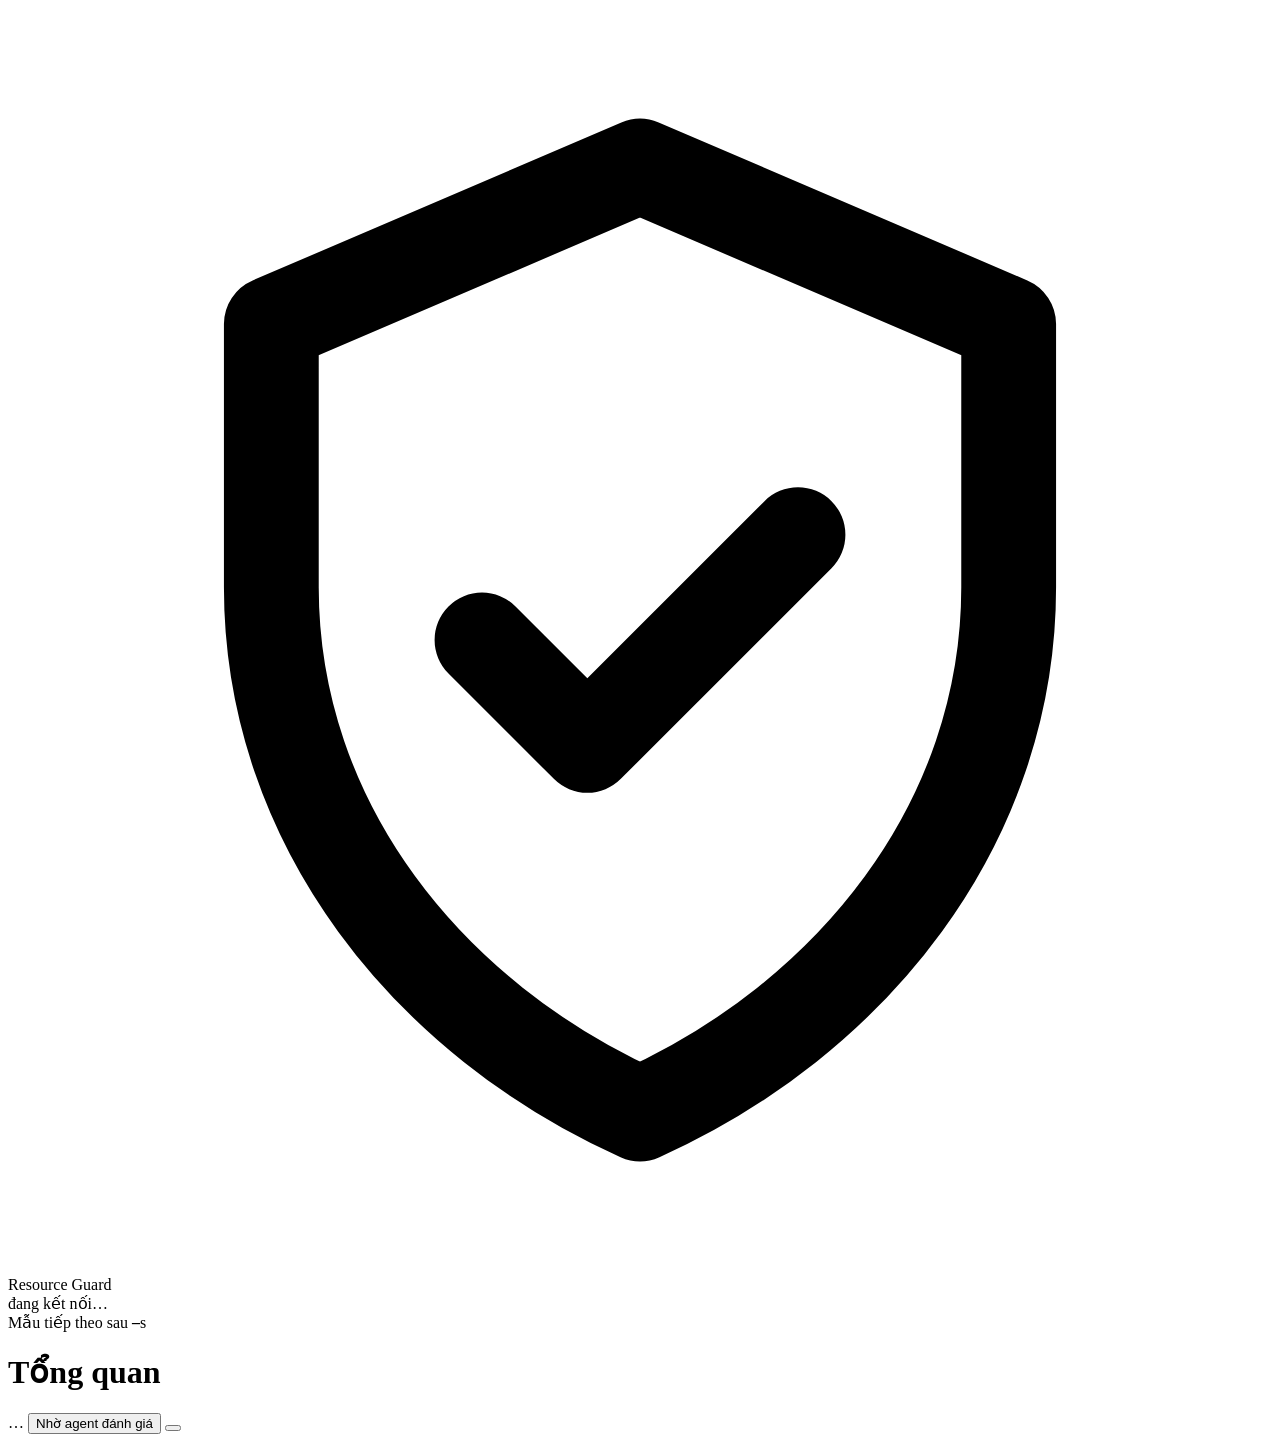
==== ui/index.html @ 3def2573 "feat: add Resource Guard with docs and README Quản lý tài nguyên Windows bằng PowerShell: giám sát R" ====
<!doctype html>
<html lang="vi">
<head>
<meta charset="utf-8">
<meta name="viewport" content="width=device-width,initial-scale=1">
<title>Resource Guard</title>
<link rel="icon" href="data:image/svg+xml,%3Csvg xmlns='http://www.w3.org/2000/svg' viewBox='0 0 24 24' fill='none' stroke='%232f6fdb' stroke-width='2' stroke-linecap='round' stroke-linejoin='round'%3E%3Cpath d='M12 3l7 3v5c0 4.5-3 8.2-7 10-4-1.8-7-5.5-7-10V6l7-3z'/%3E%3C/svg%3E">
<link rel="stylesheet" href="/static/app.css">
</head>
<body>
<div class="app">
  <aside class="side">
    <div class="brand"><svg viewBox="0 0 24 24" fill="none" stroke="currentColor" stroke-width="1.8" stroke-linecap="round" stroke-linejoin="round" aria-hidden="true"><path d="M12 3l7 3v5c0 4.5-3 8.2-7 10-4-1.8-7-5.5-7-10V6l7-3z"/><path d="M9 12l2 2 4-4"/></svg>Resource Guard</div>
    <nav class="nav" id="nav" aria-label="Điều hướng chính"></nav>
    <div class="side-foot">
      <div class="row"><span class="dot" id="dot"></span><span id="connTxt">đang kết nối…</span></div>
      <div class="row">Mẫu tiếp theo sau <b class="num" id="cd">–</b>s</div>
    </div>
  </aside>
  <main class="main">
    <div class="top">
      <h1 id="pageTitle">Tổng quan</h1>
      <span class="badge" id="badge">…</span>
      <span class="sp"></span>
      <button class="btn primary" id="askBtn" title="Gửi bản tóm tắt cho Claude (haiku, effort high) để đánh giá">Nhờ agent đánh giá</button>
      <button class="icon-btn" id="themeBtn" aria-label="Đổi giao diện sáng/tối"></button>
    </div>
    <div id="page"></div>
  </main>
</div>
<div class="toasts" id="toasts" aria-live="polite"></div>
<div id="modalRoot"></div>
<script src="/static/core.js"></script>
<script src="/static/p-overview.js"></script>
<script src="/static/p-disk.js"></script>
<script src="/static/p-clean.js"></script>
<script src="/static/p-agent.js"></script>
<script src="/static/boot.js"></script>
</body>
</html>
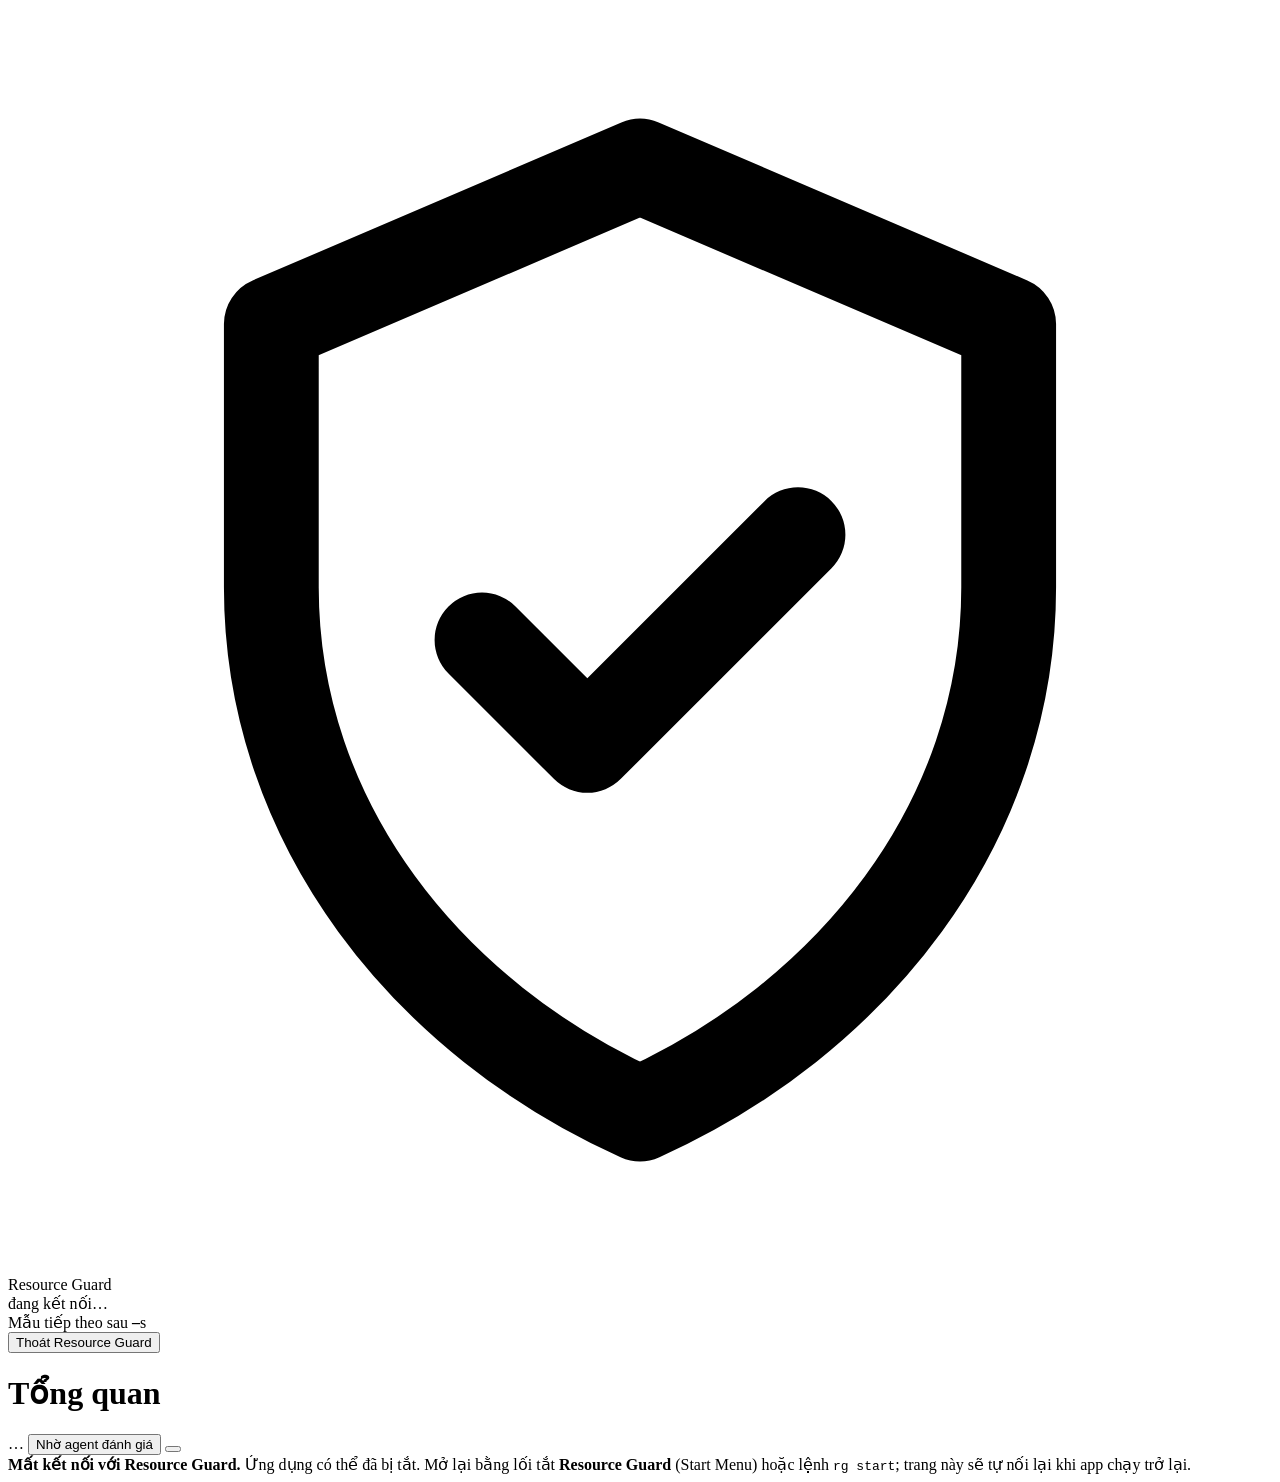
==== commit 7cbd5ae9: "feat(ux): add rg launcher and UI quit button Add a single `rg` command (start/stop/restart/status/ru" ====
--- a/ui/index.html
+++ b/ui/index.html
@@ -15,6 +15,7 @@
     <div class="side-foot">
       <div class="row"><span class="dot" id="dot"></span><span id="connTxt">đang kết nối…</span></div>
       <div class="row">Mẫu tiếp theo sau <b class="num" id="cd">–</b>s</div>
+      <button class="btn sm quit" id="quitBtn" title="Dừng giám sát và tắt Resource Guard">Thoát Resource Guard</button>
     </div>
   </aside>
   <main class="main">
@@ -25,6 +26,7 @@
       <button class="btn primary" id="askBtn" title="Gửi bản tóm tắt cho Claude (haiku, effort high) để đánh giá">Nhờ agent đánh giá</button>
       <button class="icon-btn" id="themeBtn" aria-label="Đổi giao diện sáng/tối"></button>
     </div>
+    <div class="lost" id="lost" role="alert"><b>Mất kết nối với Resource Guard.</b> Ứng dụng có thể đã bị tắt. Mở lại bằng lối tắt <b>Resource Guard</b> (Start Menu) hoặc lệnh <code>rg start</code>; trang này sẽ tự nối lại khi app chạy trở lại.</div>
     <div id="page"></div>
   </main>
 </div>
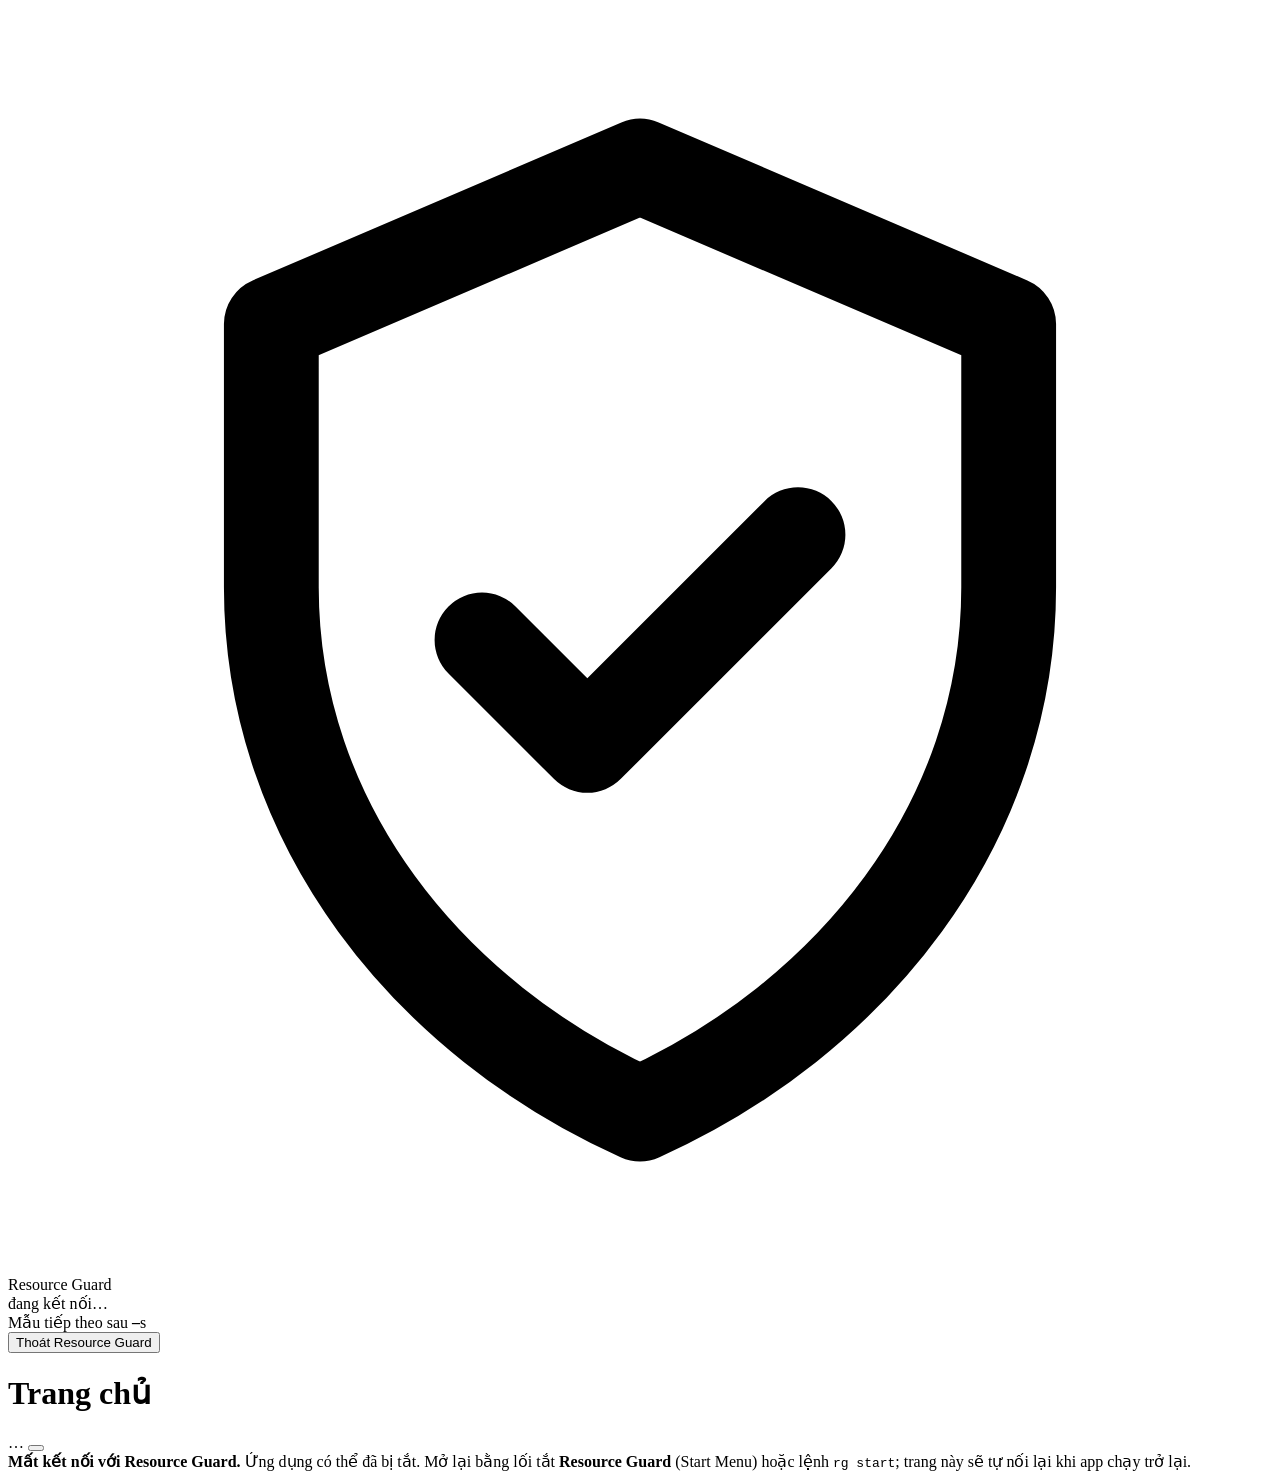
==== commit 5d9a2971: "feat(ux): impact-first redesign (home, insight, advice, process priority, scanner v2) Backend - Per-" ====
--- a/ui/index.html
+++ b/ui/index.html
@@ -20,10 +20,9 @@
   </aside>
   <main class="main">
     <div class="top">
-      <h1 id="pageTitle">Tổng quan</h1>
+      <h1 id="pageTitle">Trang chủ</h1>
       <span class="badge" id="badge">…</span>
       <span class="sp"></span>
-      <button class="btn primary" id="askBtn" title="Gửi bản tóm tắt cho Claude (haiku, effort high) để đánh giá">Nhờ agent đánh giá</button>
       <button class="icon-btn" id="themeBtn" aria-label="Đổi giao diện sáng/tối"></button>
     </div>
     <div class="lost" id="lost" role="alert"><b>Mất kết nối với Resource Guard.</b> Ứng dụng có thể đã bị tắt. Mở lại bằng lối tắt <b>Resource Guard</b> (Start Menu) hoặc lệnh <code>rg start</code>; trang này sẽ tự nối lại khi app chạy trở lại.</div>
@@ -33,10 +32,15 @@
 <div class="toasts" id="toasts" aria-live="polite"></div>
 <div id="modalRoot"></div>
 <script src="/static/core.js"></script>
+<script src="/static/viz.js"></script>
 <script src="/static/p-overview.js"></script>
+<script src="/static/p-home.js"></script>
+<script src="/static/p-proc.js"></script>
 <script src="/static/p-disk.js"></script>
 <script src="/static/p-clean.js"></script>
+<script src="/static/p-auto.js"></script>
 <script src="/static/p-agent.js"></script>
+<script src="/static/p-setup.js"></script>
 <script src="/static/boot.js"></script>
 </body>
 </html>
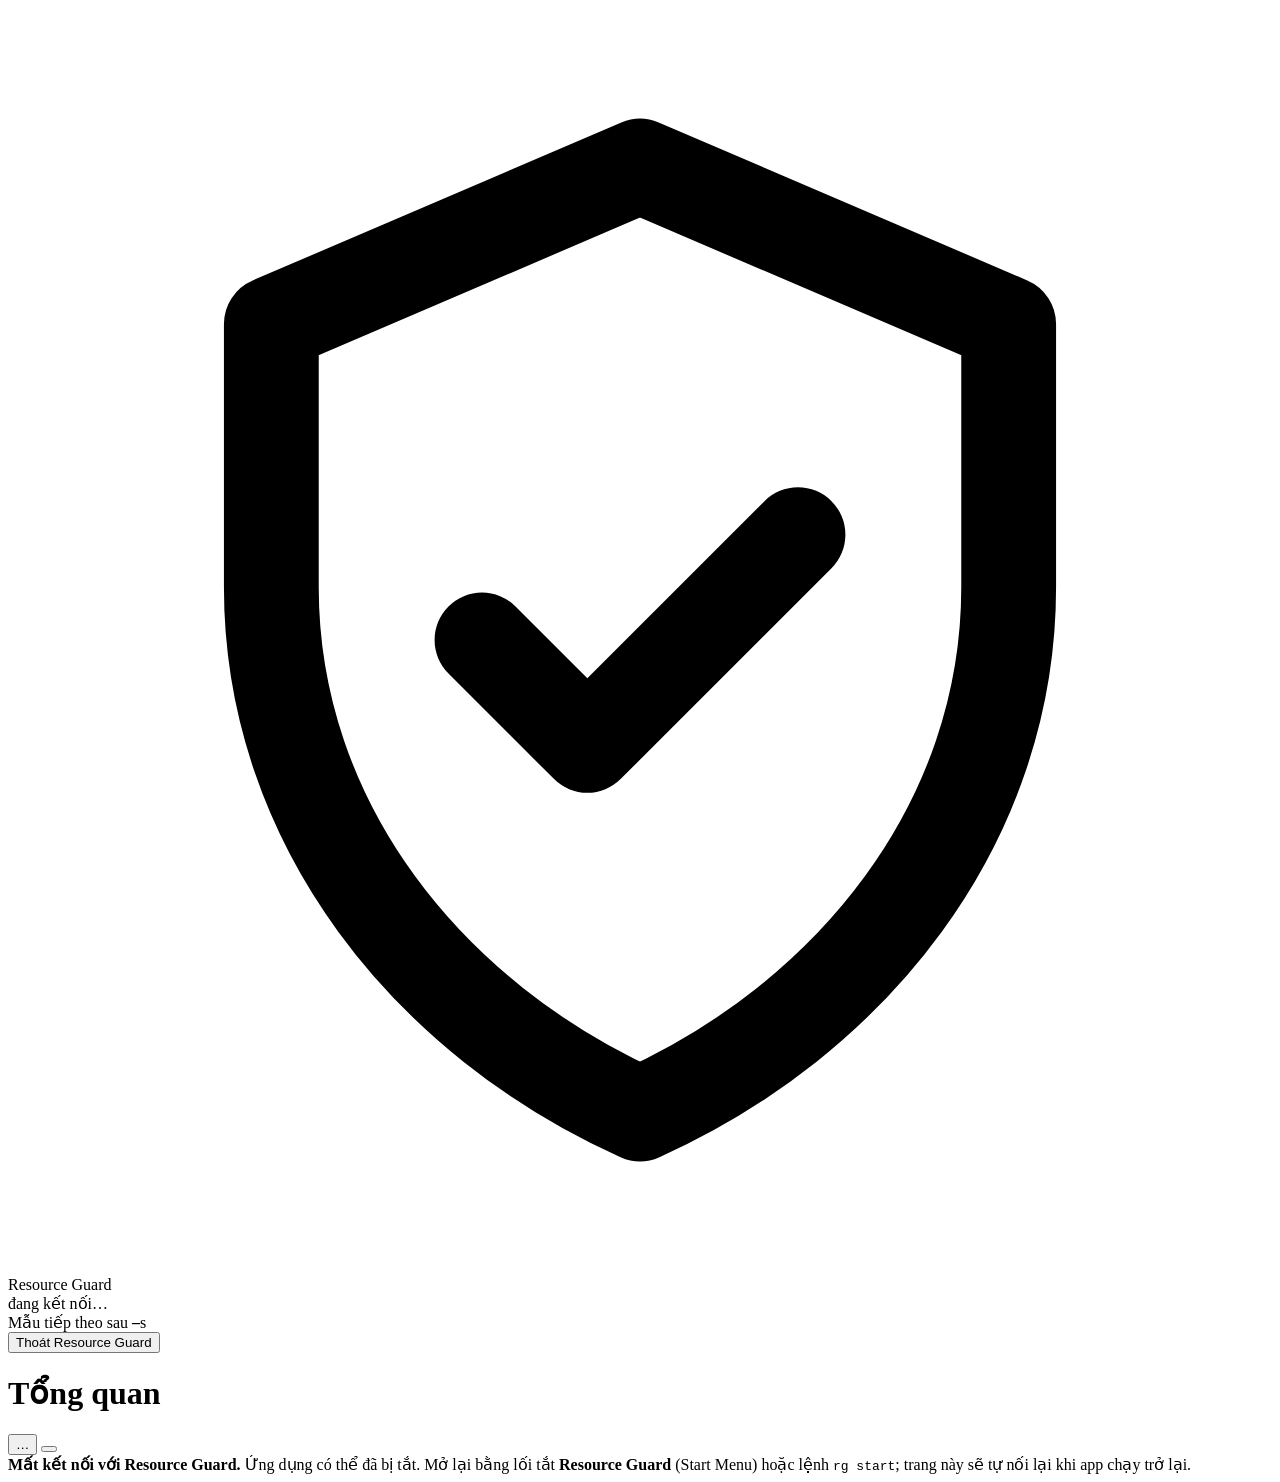
==== commit 909829d7: "Refactor code structure for improved readability and maintainability" ====
--- a/ui/index.html
+++ b/ui/index.html
@@ -20,8 +20,8 @@
   </aside>
   <main class="main">
     <div class="top">
-      <h1 id="pageTitle">Trang chủ</h1>
-      <span class="badge" id="badge">…</span>
+      <h1 id="pageTitle">Tổng quan</h1>
+      <button class="badge" id="badge" type="button" aria-expanded="false" aria-controls="badgePop">…</button>
       <span class="sp"></span>
       <button class="icon-btn" id="themeBtn" aria-label="Đổi giao diện sáng/tối"></button>
     </div>
@@ -37,8 +37,6 @@
 <script src="/static/p-home.js"></script>
 <script src="/static/p-proc.js"></script>
 <script src="/static/p-disk.js"></script>
-<script src="/static/p-clean.js"></script>
-<script src="/static/p-auto.js"></script>
 <script src="/static/p-agent.js"></script>
 <script src="/static/p-setup.js"></script>
 <script src="/static/boot.js"></script>
